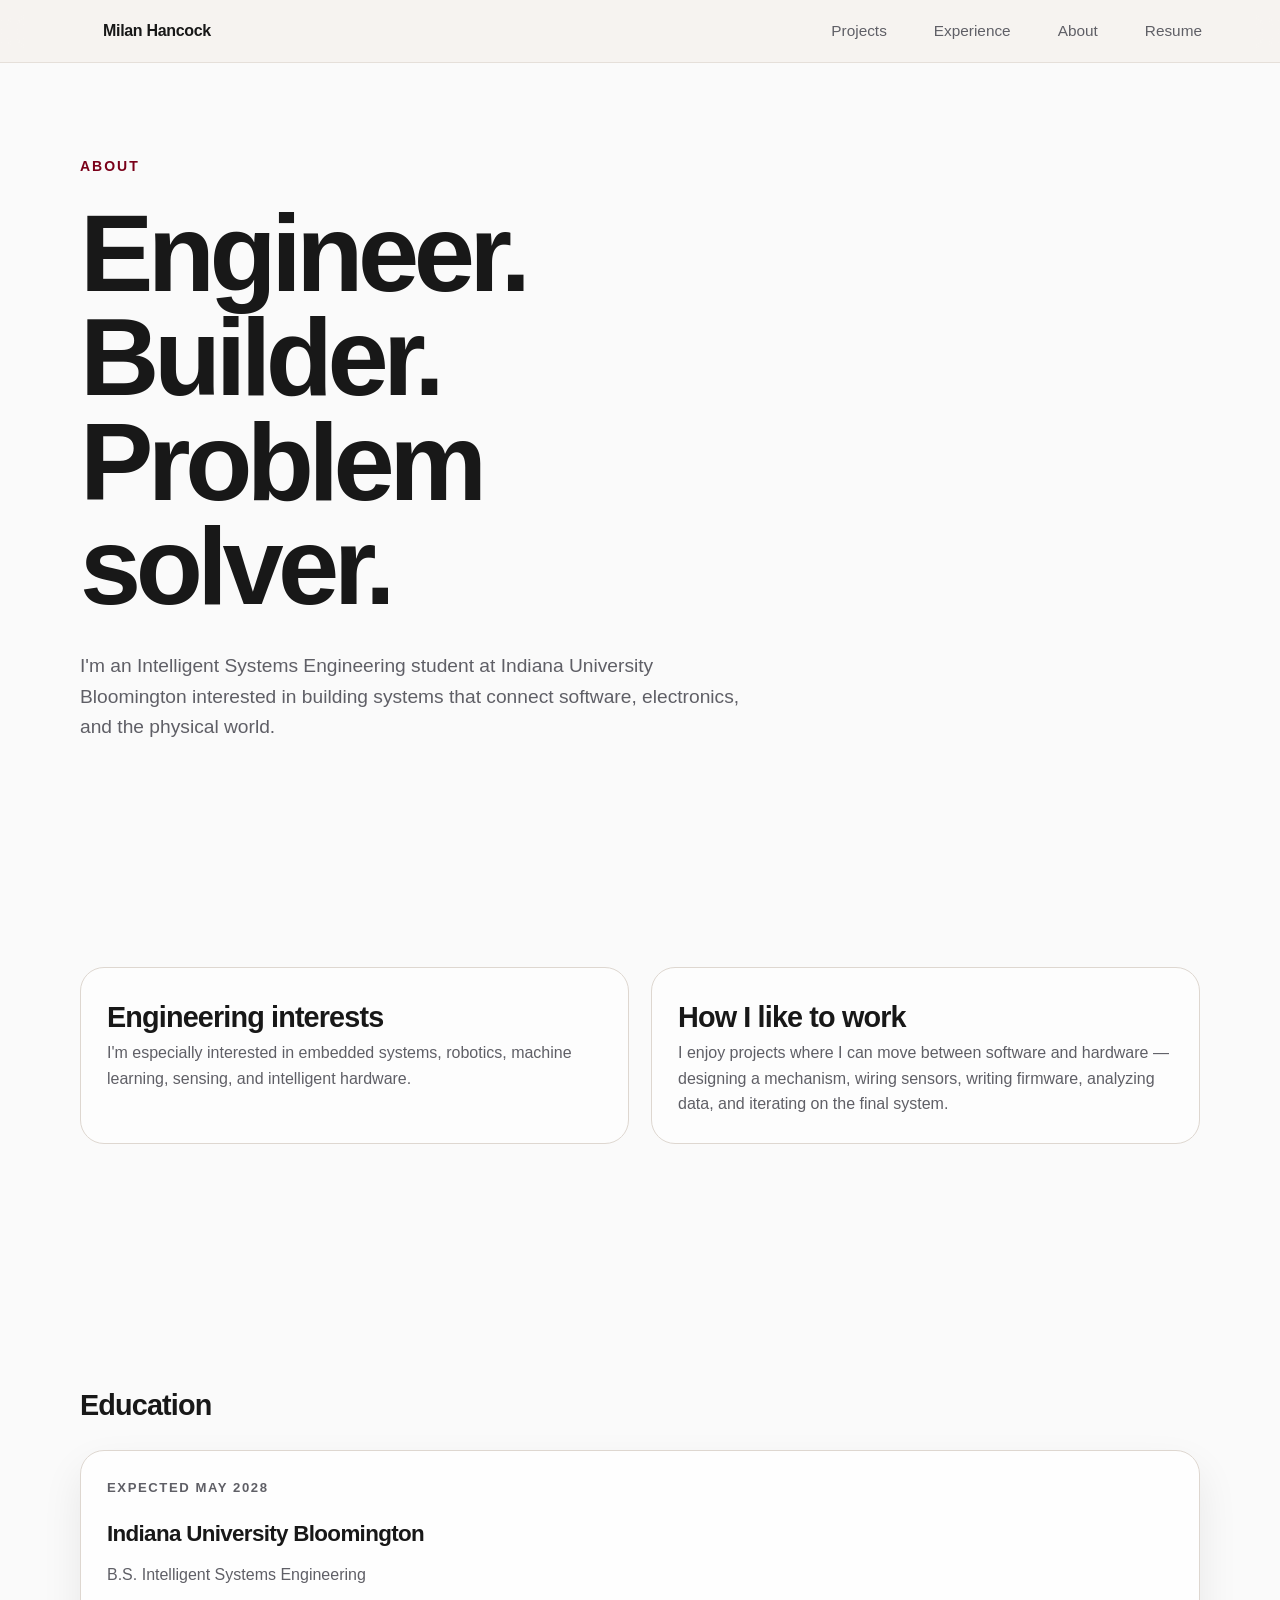
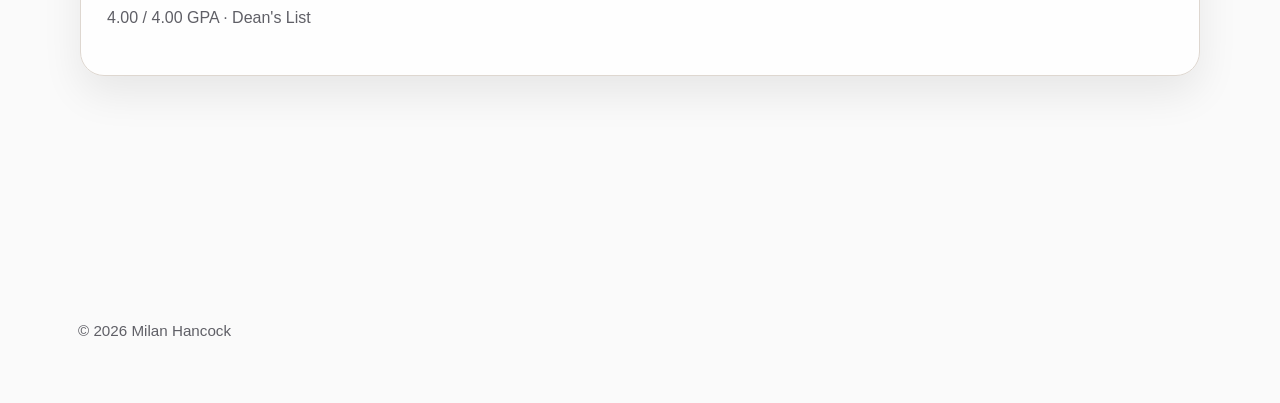
==== about.html @ 6d6c795b "Create about.html" ====
<!DOCTYPE html>
<html lang="en">
<head>
  <meta charset="UTF-8" />
  <meta name="viewport" content="width=device-width, initial-scale=1.0" />
  <title>About | Milan Hancock</title>
  <link rel="stylesheet" href="css/style.css" />
</head>

<body>
  <header class="site-header">
    <nav class="nav">
      <a class="logo" href="index.html">Milan Hancock</a>

      <div class="nav-links">
        <a href="projects.html">Projects</a>
        <a href="experience.html">Experience</a>
        <a href="about.html">About</a>
        <a href="resume.html">Resume</a>
      </div>
    </nav>
  </header>

  <main>
    <section class="hero">
      <p class="eyebrow">ABOUT</p>
      <h1>Engineer. Builder. Problem solver.</h1>

      <p class="hero-text">
        I'm an Intelligent Systems Engineering student at Indiana
        University Bloomington interested in building systems that
        connect software, electronics, and the physical world.
      </p>
    </section>

    <section class="section split-section">

      <div>
        <h2>Engineering interests</h2>
        <p>
          I'm especially interested in embedded systems, robotics,
          machine learning, sensing, and intelligent hardware.
        </p>
      </div>

      <div>
        <h2>How I like to work</h2>
        <p>
          I enjoy projects where I can move between software and
          hardware — designing a mechanism, wiring sensors, writing
          firmware, analyzing data, and iterating on the final system.
        </p>
      </div>

    </section>

    <section class="section">
      <div class="section-heading">
        <h2>Education</h2>
      </div>

      <article class="project-card">
        <p class="project-tag">EXPECTED MAY 2028</p>

        <h3>Indiana University Bloomington</h3>

        <p>
          B.S. Intelligent Systems Engineering
        </p>

        <p>
          4.00 / 4.00 GPA · Dean's List
        </p>
      </article>
    </section>

  </main>

  <footer class="site-footer">
    <p>© 2026 Milan Hancock</p>
  </footer>
</body>
</html>
---- css/style.css ----
* {
  box-sizing: border-box;
}

:root {
  --bg: #f6f2ee;
  --surface: #ffffff;
  --text: #1d1d1f;
  --muted: #5f5f66;
  --border: #ded7d0;
  --accent: #7a0019;
  --accent-dark: #5e0013;
  --shadow: 0 18px 40px rgba(0, 0, 0, 0.08);
}

html {
  scroll-behavior: smooth;
}

body {
  margin: 0;
  font-family: Inter, Arial, Helvetica, sans-serif;
  color: var(--text);
  background: linear-gradient(180deg, #fffdfb 0%, var(--bg) 100%);
  line-height: 1.6;
}

a {
  color: inherit;
}

.site-header {
  position: sticky;
  top: 0;
  backdrop-filter: blur(14px);
  background: rgba(246, 242, 238, 0.8);
  border-bottom: 1px solid rgba(222, 215, 208, 0.7);
  z-index: 10;
}

.nav {
  max-width: 1180px;
  margin: 0 auto;
  padding: 18px 28px;
  display: flex;
  justify-content: space-between;
  align-items: center;
  gap: 24px;
}

.logo {
  font-weight: 700;
  text-decoration: none;
  letter-spacing: -0.02em;
}

.nav-links {
  display: flex;
  gap: 22px;
  flex-wrap: wrap;
}

.nav-links a {
  text-decoration: none;
  color: var(--muted);
  font-size: 0.96rem;
}

.nav-links a:hover,
.logo:hover,
.project-card a:hover {
  color: var(--accent);
}

main {
  max-width: 1180px;
  margin: 0 auto;
  padding: 0 28px;
}

.hero {
  padding: 92px 0 70px;
  max-width: 880px;
}

.eyebrow {
  margin: 0 0 14px;
  font-size: 0.82rem;
  letter-spacing: 0.18em;
  text-transform: uppercase;
  color: var(--accent);
  font-weight: 700;
}

h1 {
  margin: 0;
  font-size: clamp(3rem, 8vw, 6.2rem);
  line-height: 0.95;
  letter-spacing: -0.05em;
  max-width: 12ch;
}

.hero-text {
  max-width: 680px;
  font-size: 1.2rem;
  color: var(--muted);
  margin: 22px 0 0;
}

.hero-actions {
  display: flex;
  gap: 14px;
  flex-wrap: wrap;
  margin-top: 30px;
}

.button {
  display: inline-flex;
  align-items: center;
  justify-content: center;
  min-height: 48px;
  padding: 0 18px;
  border-radius: 999px;
  text-decoration: none;
  font-weight: 600;
  border: 1px solid transparent;
  transition: transform 0.2s ease, box-shadow 0.2s ease, background 0.2s ease;
}

.button:hover {
  transform: translateY(-1px);
}

.primary {
  background: var(--accent);
  color: #fff;
  box-shadow: var(--shadow);
}

.primary:hover {
  background: var(--accent-dark);
  color: #fff;
}

.secondary {
  border-color: var(--border);
  background: rgba(255, 255, 255, 0.7);
}

.section {
  padding: 34px 0 84px;
}

.section-heading {
  display: flex;
  justify-content: space-between;
  align-items: end;
  gap: 24px;
  margin-bottom: 22px;
  flex-wrap: wrap;
}

.section-heading h2,
.split-section h2 {
  margin: 0;
  font-size: 1.8rem;
  letter-spacing: -0.03em;
}

.section-heading p,
.split-section p {
  margin: 0;
  color: var(--muted);
  max-width: 58ch;
}

.project-grid {
  display: grid;
  grid-template-columns: repeat(2, minmax(0, 1fr));
  gap: 22px;
}

.project-card {
  background: rgba(255, 255, 255, 0.82);
  border: 1px solid var(--border);
  border-radius: 24px;
  padding: 26px;
  box-shadow: var(--shadow);
}

.project-card h3 {
  margin: 10px 0 10px;
  font-size: 1.4rem;
  letter-spacing: -0.03em;
}

.project-card p {
  margin: 0 0 18px;
  color: var(--muted);
}

.project-card a {
  text-decoration: none;
  font-weight: 700;
  color: var(--accent);
}

.project-tag {
  margin: 0;
  font-size: 0.82rem;
  text-transform: uppercase;
  letter-spacing: 0.12em;
  color: var(--accent);
  font-weight: 700;
}

.split-section {
  display: grid;
  grid-template-columns: repeat(2, minmax(0, 1fr));
  gap: 22px;
}

.split-section > div {
  background: rgba(255, 255, 255, 0.68);
  border: 1px solid var(--border);
  border-radius: 24px;
  padding: 26px;
}

.site-footer {
  max-width: 1180px;
  margin: 0 auto;
  padding: 24px 28px 44px;
  color: var(--muted);
  font-size: 0.95rem;
}

@media (max-width: 820px) {
  .nav,
  .section-heading,
  .split-section,
  .project-grid {
    grid-template-columns: 1fr;
  }

  .nav {
    flex-direction: column;
    align-items: flex-start;
  }

  .project-grid,
  .split-section {
    display: grid;
  }

  .hero {
    padding-top: 64px;
  }
}* {
    box-sizing: border-box;
}

body {
    margin: 0;
    font-family: Arial, Helvetica, sans-serif;
    color: #181818;
    background: #fafafa;
}

nav {
    max-width: 1200px;
    margin: auto;
    padding: 30px 40px;

    display: flex;
    justify-content: space-between;
}

nav a {
    color: #181818;
    text-decoration: none;
    margin-left: 25px;
}

main {
    max-width: 1200px;
    margin: auto;
    padding: 0 40px;
}

.hero {
    min-height: 70vh;

    display: flex;
    flex-direction: column;
    justify-content: center;
}

.eyebrow {
    font-size: 14px;
    letter-spacing: 2px;
}

h1 {
    font-size: clamp(55px, 9vw, 110px);
    margin: 10px 0;
    line-height: 0.95;
}

.intro {
    max-width: 650px;
    font-size: 22px;
    line-height: 1.5;
}

.hero-links {
    margin-top: 25px;
}

.hero-links a {
    display: inline-block;
    margin-right: 20px;
    color: #990000;
    font-weight: bold;
    text-decoration: none;
}

section {
    margin-bottom: 120px;
}

article {
    padding: 30px 0;
    border-top: 1px solid #ccc;
}

h2 {
    font-size: 36px;
}

h3 {
    font-size: 26px;
}
.resume-frame {
  width: 100%;
  height: 1000px;
  border: 1px solid var(--border);
  border-radius: 20px;
  background: white;
}

@media (max-width: 820px) {
  .resume-frame {
    height: 75vh;
  }
}
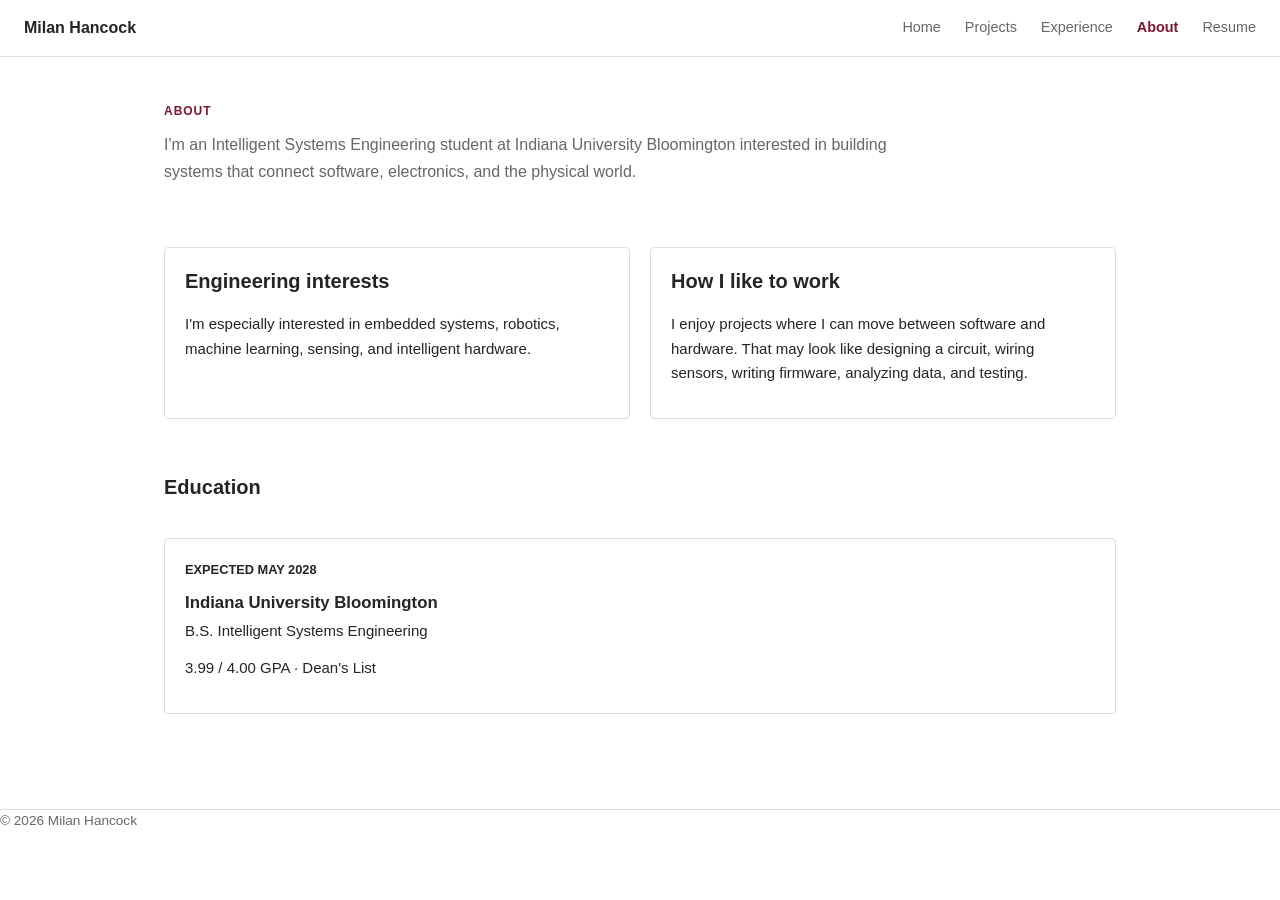
==== commit eb42030b: "Update about.html" ====
--- a/about.html
+++ b/about.html
@@ -13,9 +13,10 @@
       <a class="logo" href="index.html">Milan Hancock</a>
 
       <div class="nav-links">
+        <a href="index.html">Home</a>
         <a href="projects.html">Projects</a>
         <a href="experience.html">Experience</a>
-        <a href="about.html">About</a>
+        <a href="about.html" class="active" aria-current="page">About</a>
         <a href="resume.html">Resume</a>
       </div>
     </nav>
@@ -24,7 +25,6 @@
   <main>
     <section class="hero">
       <p class="eyebrow">ABOUT</p>
-      <h1>Engineer. Builder. Problem solver.</h1>
 
       <p class="hero-text">
         I'm an Intelligent Systems Engineering student at Indiana
@@ -47,8 +47,8 @@
         <h2>How I like to work</h2>
         <p>
           I enjoy projects where I can move between software and
-          hardware — designing a mechanism, wiring sensors, writing
-          firmware, analyzing data, and iterating on the final system.
+          hardware. That may look like designing a circuit, wiring sensors, writing
+          firmware, analyzing data, and testing.
         </p>
       </div>
 
@@ -69,7 +69,7 @@
         </p>
 
         <p>
-          4.00 / 4.00 GPA · Dean's List
+          3.99 / 4.00 GPA · Dean's List
         </p>
       </article>
     </section>
--- a/css/style.css
+++ b/css/style.css
@@ -1,356 +1,442 @@
+
+/* global */
+
+:root {
+    --background: #ffffff;
+    --text: #242424;
+    --muted: #666666;
+    --border: #dddddd;
+    --accent: #7d1730;
+    --hover: #5c1022;
+}
+
 * {
-  box-sizing: border-box;
-}
-
-:root {
-  --bg: #f6f2ee;
-  --surface: #ffffff;
-  --text: #1d1d1f;
-  --muted: #5f5f66;
-  --border: #ded7d0;
-  --accent: #7a0019;
-  --accent-dark: #5e0013;
-  --shadow: 0 18px 40px rgba(0, 0, 0, 0.08);
+    box-sizing: border-box;
 }
 
 html {
-  scroll-behavior: smooth;
-}
-
-body {
-  margin: 0;
-  font-family: Inter, Arial, Helvetica, sans-serif;
-  color: var(--text);
-  background: linear-gradient(180deg, #fffdfb 0%, var(--bg) 100%);
-  line-height: 1.6;
-}
-
-a {
-  color: inherit;
-}
-
-.site-header {
-  position: sticky;
-  top: 0;
-  backdrop-filter: blur(14px);
-  background: rgba(246, 242, 238, 0.8);
-  border-bottom: 1px solid rgba(222, 215, 208, 0.7);
-  z-index: 10;
-}
-
-.nav {
-  max-width: 1180px;
-  margin: 0 auto;
-  padding: 18px 28px;
-  display: flex;
-  justify-content: space-between;
-  align-items: center;
-  gap: 24px;
-}
-
-.logo {
-  font-weight: 700;
-  text-decoration: none;
-  letter-spacing: -0.02em;
-}
-
-.nav-links {
-  display: flex;
-  gap: 22px;
-  flex-wrap: wrap;
-}
-
-.nav-links a {
-  text-decoration: none;
-  color: var(--muted);
-  font-size: 0.96rem;
-}
-
-.nav-links a:hover,
-.logo:hover,
-.project-card a:hover {
-  color: var(--accent);
-}
-
-main {
-  max-width: 1180px;
-  margin: 0 auto;
-  padding: 0 28px;
-}
-
-.hero {
-  padding: 92px 0 70px;
-  max-width: 880px;
-}
-
-.eyebrow {
-  margin: 0 0 14px;
-  font-size: 0.82rem;
-  letter-spacing: 0.18em;
-  text-transform: uppercase;
-  color: var(--accent);
-  font-weight: 700;
-}
-
-h1 {
-  margin: 0;
-  font-size: clamp(3rem, 8vw, 6.2rem);
-  line-height: 0.95;
-  letter-spacing: -0.05em;
-  max-width: 12ch;
-}
-
-.hero-text {
-  max-width: 680px;
-  font-size: 1.2rem;
-  color: var(--muted);
-  margin: 22px 0 0;
-}
-
-.hero-actions {
-  display: flex;
-  gap: 14px;
-  flex-wrap: wrap;
-  margin-top: 30px;
-}
-
-.button {
-  display: inline-flex;
-  align-items: center;
-  justify-content: center;
-  min-height: 48px;
-  padding: 0 18px;
-  border-radius: 999px;
-  text-decoration: none;
-  font-weight: 600;
-  border: 1px solid transparent;
-  transition: transform 0.2s ease, box-shadow 0.2s ease, background 0.2s ease;
-}
-
-.button:hover {
-  transform: translateY(-1px);
-}
-
-.primary {
-  background: var(--accent);
-  color: #fff;
-  box-shadow: var(--shadow);
-}
-
-.primary:hover {
-  background: var(--accent-dark);
-  color: #fff;
-}
-
-.secondary {
-  border-color: var(--border);
-  background: rgba(255, 255, 255, 0.7);
-}
-
-.section {
-  padding: 34px 0 84px;
-}
-
-.section-heading {
-  display: flex;
-  justify-content: space-between;
-  align-items: end;
-  gap: 24px;
-  margin-bottom: 22px;
-  flex-wrap: wrap;
-}
-
-.section-heading h2,
-.split-section h2 {
-  margin: 0;
-  font-size: 1.8rem;
-  letter-spacing: -0.03em;
-}
-
-.section-heading p,
-.split-section p {
-  margin: 0;
-  color: var(--muted);
-  max-width: 58ch;
-}
-
-.project-grid {
-  display: grid;
-  grid-template-columns: repeat(2, minmax(0, 1fr));
-  gap: 22px;
-}
-
-.project-card {
-  background: rgba(255, 255, 255, 0.82);
-  border: 1px solid var(--border);
-  border-radius: 24px;
-  padding: 26px;
-  box-shadow: var(--shadow);
-}
-
-.project-card h3 {
-  margin: 10px 0 10px;
-  font-size: 1.4rem;
-  letter-spacing: -0.03em;
-}
-
-.project-card p {
-  margin: 0 0 18px;
-  color: var(--muted);
-}
-
-.project-card a {
-  text-decoration: none;
-  font-weight: 700;
-  color: var(--accent);
-}
-
-.project-tag {
-  margin: 0;
-  font-size: 0.82rem;
-  text-transform: uppercase;
-  letter-spacing: 0.12em;
-  color: var(--accent);
-  font-weight: 700;
-}
-
-.split-section {
-  display: grid;
-  grid-template-columns: repeat(2, minmax(0, 1fr));
-  gap: 22px;
-}
-
-.split-section > div {
-  background: rgba(255, 255, 255, 0.68);
-  border: 1px solid var(--border);
-  border-radius: 24px;
-  padding: 26px;
-}
-
-.site-footer {
-  max-width: 1180px;
-  margin: 0 auto;
-  padding: 24px 28px 44px;
-  color: var(--muted);
-  font-size: 0.95rem;
-}
-
-@media (max-width: 820px) {
-  .nav,
-  .section-heading,
-  .split-section,
-  .project-grid {
-    grid-template-columns: 1fr;
-  }
-
-  .nav {
-    flex-direction: column;
-    align-items: flex-start;
-  }
-
-  .project-grid,
-  .split-section {
-    display: grid;
-  }
-
-  .hero {
-    padding-top: 64px;
-  }
-}* {
-    box-sizing: border-box;
+    scroll-behavior: smooth;
 }
 
 body {
     margin: 0;
+    background: var(--background);
+    color: var(--text);
     font-family: Arial, Helvetica, sans-serif;
-    color: #181818;
-    background: #fafafa;
-}
-
-nav {
-    max-width: 1200px;
-    margin: auto;
-    padding: 30px 40px;
-
-    display: flex;
+    font-size: 15px;
+    line-height: 1.65;
+}
+
+.container,
+main {
+    width: 100%;
+    max-width: 1000px;
+    margin-left: auto;
+    margin-right: auto;
+}
+
+main {
+    padding: 30px 24px 60px;
+}
+
+a {
+    color: var(--accent);
+    text-decoration: none;
+}
+
+a:hover {
+    color: var(--hover);
+    text-decoration: underline;
+}
+
+h1, h2, h3 {
+    line-height: 1.3;
+    font-weight: 600;
+}
+
+h1 {
+    font-size: 1.9rem;
+    margin: 0 0 6px;
+    letter-spacing: -0.02em;
+}
+
+h2 {
+    font-size: 1.25rem;
+    margin: 0 0 18px;
+}
+
+h3 {
+    font-size: 1.05rem;
+    margin: 0 0 5px;
+}
+
+p {
+    margin: 0 0 12px;
+}
+
+.muted {
+    color: var(--muted);
+}
+
+
+/* navigation */
+
+.site-header {
+    background: #fff;
+    border-bottom: 1px solid var(--border);
+}
+
+.nav {
+    display: flex;
+    align-items: center;
     justify-content: space-between;
-}
-
-nav a {
-    color: #181818;
-    text-decoration: none;
-    margin-left: 25px;
-}
-
-main {
-    max-width: 1200px;
-    margin: auto;
-    padding: 0 40px;
-}
+    gap: 20px;
+    padding: 15px 24px;
+}
+
+.site-name,
+.logo {
+    font-size: 1rem;
+    font-weight: 600;
+    color: var(--text);
+    white-space: nowrap;
+}
+
+.nav-links {
+    display: flex;
+    gap: 24px;
+    align-items: center;
+    flex-wrap: wrap;
+}
+
+.nav-links a {
+    color: var(--muted);
+    font-size: 0.9rem;
+}
+
+.nav-links a:hover,
+.nav-links a.active {
+    color: var(--accent);
+}
+
+.nav-links a.active {
+    font-weight: 600;
+}
+
+
+/* homepage intro */
+
+.intro-section {
+    padding: 18px 0 28px;
+}
+
+.subtitle {
+    color: var(--muted);
+    font-size: 0.95rem;
+    margin-bottom: 18px;
+}
+
+.intro-section > p:not(.subtitle) {
+    max-width: 760px;
+}
+
+.quick-links {
+    display: flex;
+    flex-wrap: wrap;
+    gap: 20px;
+    margin-top: 18px;
+    font-size: 0.9rem;
+}
+
+
+/* sections */
+
+.content-section {
+    padding: 25px 0;
+    border-top: 1px solid var(--border);
+}
+
+.section-header {
+    display: flex;
+    justify-content: space-between;
+    align-items: baseline;
+    gap: 20px;
+}
+
+.section-link,
+.text-link {
+    font-size: 0.9rem;
+}
+
+
+/* featured projects */
+
+.project-list {
+    display: flex;
+    flex-direction: column;
+}
+
+.project-entry {
+    padding: 0 0 20px;
+    margin-bottom: 20px;
+    border-bottom: 1px solid #eeeeee;
+}
+
+.project-entry:last-child {
+    border-bottom: none;
+    margin-bottom: 0;
+    padding-bottom: 0;
+}
+
+.project-entry h3 a {
+    color: var(--text);
+}
+
+.project-entry h3 a:hover {
+    color: var(--accent);
+}
+
+.project-entry > p:not(.project-meta) {
+    max-width: 790px;
+}
+
+.project-meta {
+    font-size: 0.85rem;
+    color: var(--muted);
+    margin-bottom: 10px;
+}
+
+.status {
+    display: inline-block;
+    margin-left: 10px;
+    color: var(--accent);
+    font-size: 0.8rem;
+}
+
+
+/* skills */
+
+.skills-list {
+    display: flex;
+    flex-direction: column;
+}
+
+.skill-row {
+    display: grid;
+    grid-template-columns: 190px 1fr;
+    gap: 15px;
+    padding: 9px 0;
+    border-bottom: 1px solid #eeeeee;
+}
+
+.skill-row:last-child {
+    border-bottom: none;
+}
+
+.skill-label {
+    font-weight: 600;
+}
+
+
+/* education */
+
+.entry-heading {
+    display: flex;
+    justify-content: space-between;
+    gap: 15px;
+    flex-wrap: wrap;
+}
+
+.entry-heading span {
+    color: var(--muted);
+    font-size: 0.9rem;
+}
+
+.education-entry p {
+    margin: 4px 0;
+}
+
+
+/* page compatibility */
 
 .hero {
-    min-height: 70vh;
-
-    display: flex;
-    flex-direction: column;
-    justify-content: center;
+    min-height: auto;
+    max-width: none;
+    padding: 15px 0 30px;
+}
+
+.hero h1 {
+    max-width: none;
 }
 
 .eyebrow {
-    font-size: 14px;
-    letter-spacing: 2px;
-}
-
-h1 {
-    font-size: clamp(55px, 9vw, 110px);
-    margin: 10px 0;
-    line-height: 0.95;
-}
-
+    font-size: 0.75rem;
+    font-weight: 600;
+    letter-spacing: 0.08em;
+    color: var(--accent);
+    margin-bottom: 10px;
+}
+
+.hero-text,
 .intro {
-    max-width: 650px;
-    font-size: 22px;
-    line-height: 1.5;
-}
-
+    font-size: 1rem;
+    max-width: 760px;
+    color: var(--muted);
+}
+
+.section {
+    padding: 20px 0 35px;
+}
+
+.section-heading {
+    display: flex;
+    justify-content: space-between;
+    align-items: baseline;
+    flex-wrap: wrap;
+    gap: 15px;
+    margin-bottom: 20px;
+}
+
+.section-heading p {
+    color: var(--muted);
+    font-size: 0.9rem;
+}
+
+.project-grid,
+.split-section {
+    display: grid;
+    grid-template-columns: repeat(2, minmax(0, 1fr));
+    gap: 20px;
+}
+
+.project-card,
+.split-section > div {
+    padding: 20px;
+    background: #fff;
+    border: 1px solid var(--border);
+    border-radius: 4px;
+    box-shadow: none;
+}
+
+.project-card h3 {
+    font-size: 1.05rem;
+}
+
+.project-card p {
+    color: var(--text);
+}
+
+.project-tag {
+    color: var(--muted);
+    font-size: 0.8rem;
+    font-weight: 600;
+    letter-spacing: 0;
+    text-transform: none;
+}
+
+.hero-actions,
 .hero-links {
-    margin-top: 25px;
-}
-
-.hero-links a {
+    display: flex;
+    gap: 12px;
+    flex-wrap: wrap;
+    margin-top: 20px;
+}
+
+.button {
     display: inline-block;
-    margin-right: 20px;
-    color: #990000;
-    font-weight: bold;
-    text-decoration: none;
-}
-
-section {
-    margin-bottom: 120px;
-}
-
-article {
-    padding: 30px 0;
-    border-top: 1px solid #ccc;
-}
-
-h2 {
-    font-size: 36px;
-}
-
-h3 {
-    font-size: 26px;
-}
+    padding: 8px 14px;
+    border: 1px solid var(--border);
+    border-radius: 4px;
+    font-size: 0.9rem;
+    font-weight: 500;
+    box-shadow: none;
+}
+
+.button.primary {
+    background: var(--accent);
+    border-color: var(--accent);
+    color: #fff;
+}
+
+.button.secondary {
+    background: #fff;
+    color: var(--text);
+}
+
 .resume-frame {
-  width: 100%;
-  height: 1000px;
-  border: 1px solid var(--border);
-  border-radius: 20px;
-  background: white;
-}
-
-@media (max-width: 820px) {
-  .resume-frame {
-    height: 75vh;
-  }
-}
+    display: block;
+    width: 100%;
+    height: 900px;
+    border: 1px solid var(--border);
+    border-radius: 4px;
+}
+
+
+/* footer */
+
+.site-footer {
+    border-top: 1px solid var(--border);
+    background: #fff;
+    color: var(--muted);
+    font-size: 0.85rem;
+}
+
+.footer-content {
+    padding: 22px 24px;
+    display: flex;
+    justify-content: space-between;
+    gap: 20px;
+    flex-wrap: wrap;
+}
+
+.footer-links {
+    display: flex;
+    gap: 20px;
+}
+
+
+/* responsive stuff */
+
+@media (max-width: 700px) {
+
+    main {
+        padding: 22px 18px 40px;
+    }
+
+    .nav {
+        flex-direction: column;
+        align-items: flex-start;
+        padding: 14px 18px;
+        gap: 10px;
+    }
+
+    .nav-links {
+        gap: 14px;
+    }
+
+    h1 {
+        font-size: 1.6rem;
+    }
+
+    h2 {
+        font-size: 1.2rem;
+    }
+
+    .project-grid,
+    .split-section {
+        grid-template-columns: 1fr;
+    }
+
+    .skill-row {
+        grid-template-columns: 1fr;
+        gap: 2px;
+    }
+
+    .section-header {
+        align-items: flex-start;
+    }
+
+    .resume-frame {
+        height: 70vh;
+    }
+}
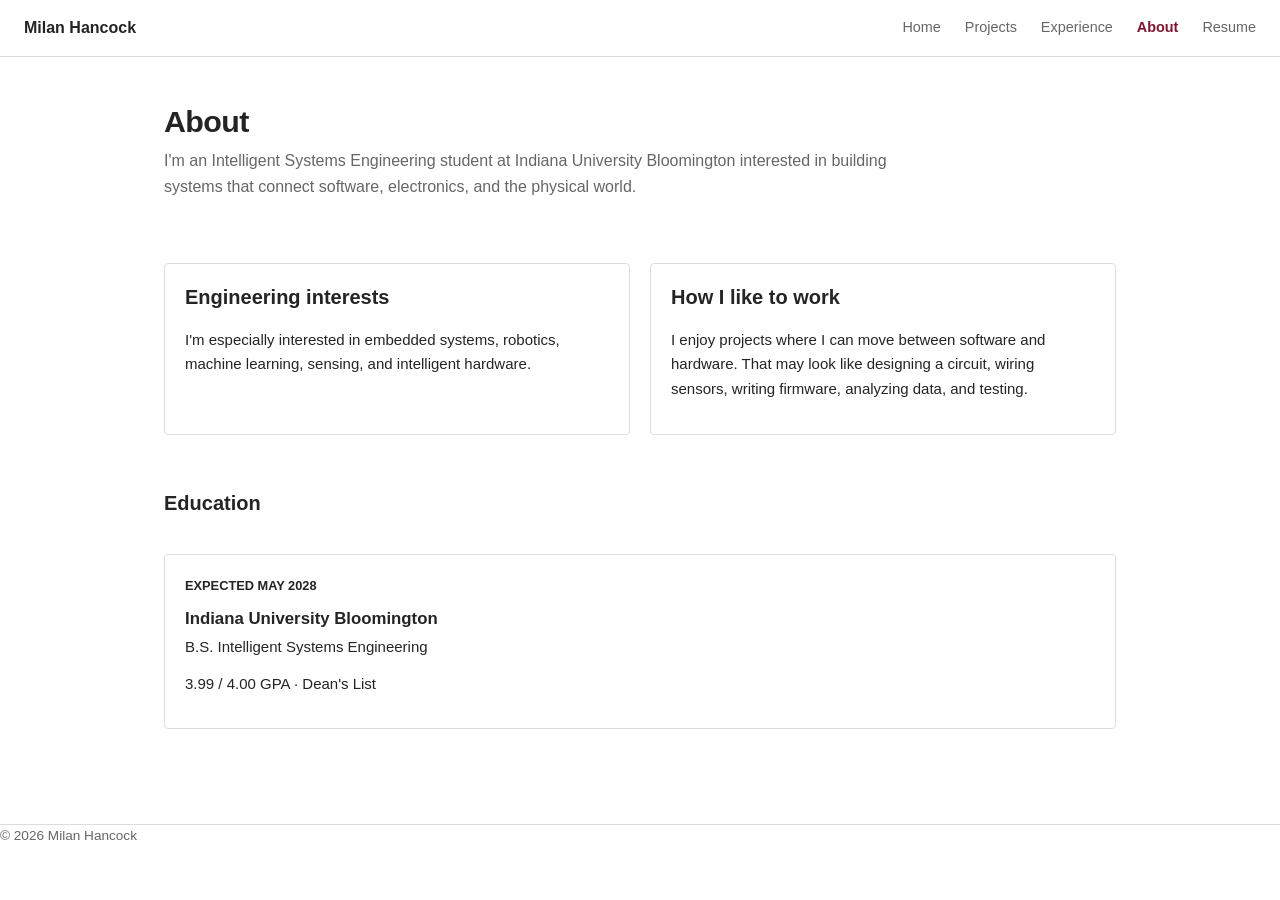
==== commit 93197e15: "Update about.html" ====
--- a/about.html
+++ b/about.html
@@ -24,8 +24,8 @@
 
   <main>
     <section class="hero">
-      <p class="eyebrow">ABOUT</p>
-
+      <h1>About</h1>
+      
       <p class="hero-text">
         I'm an Intelligent Systems Engineering student at Indiana
         University Bloomington interested in building systems that
